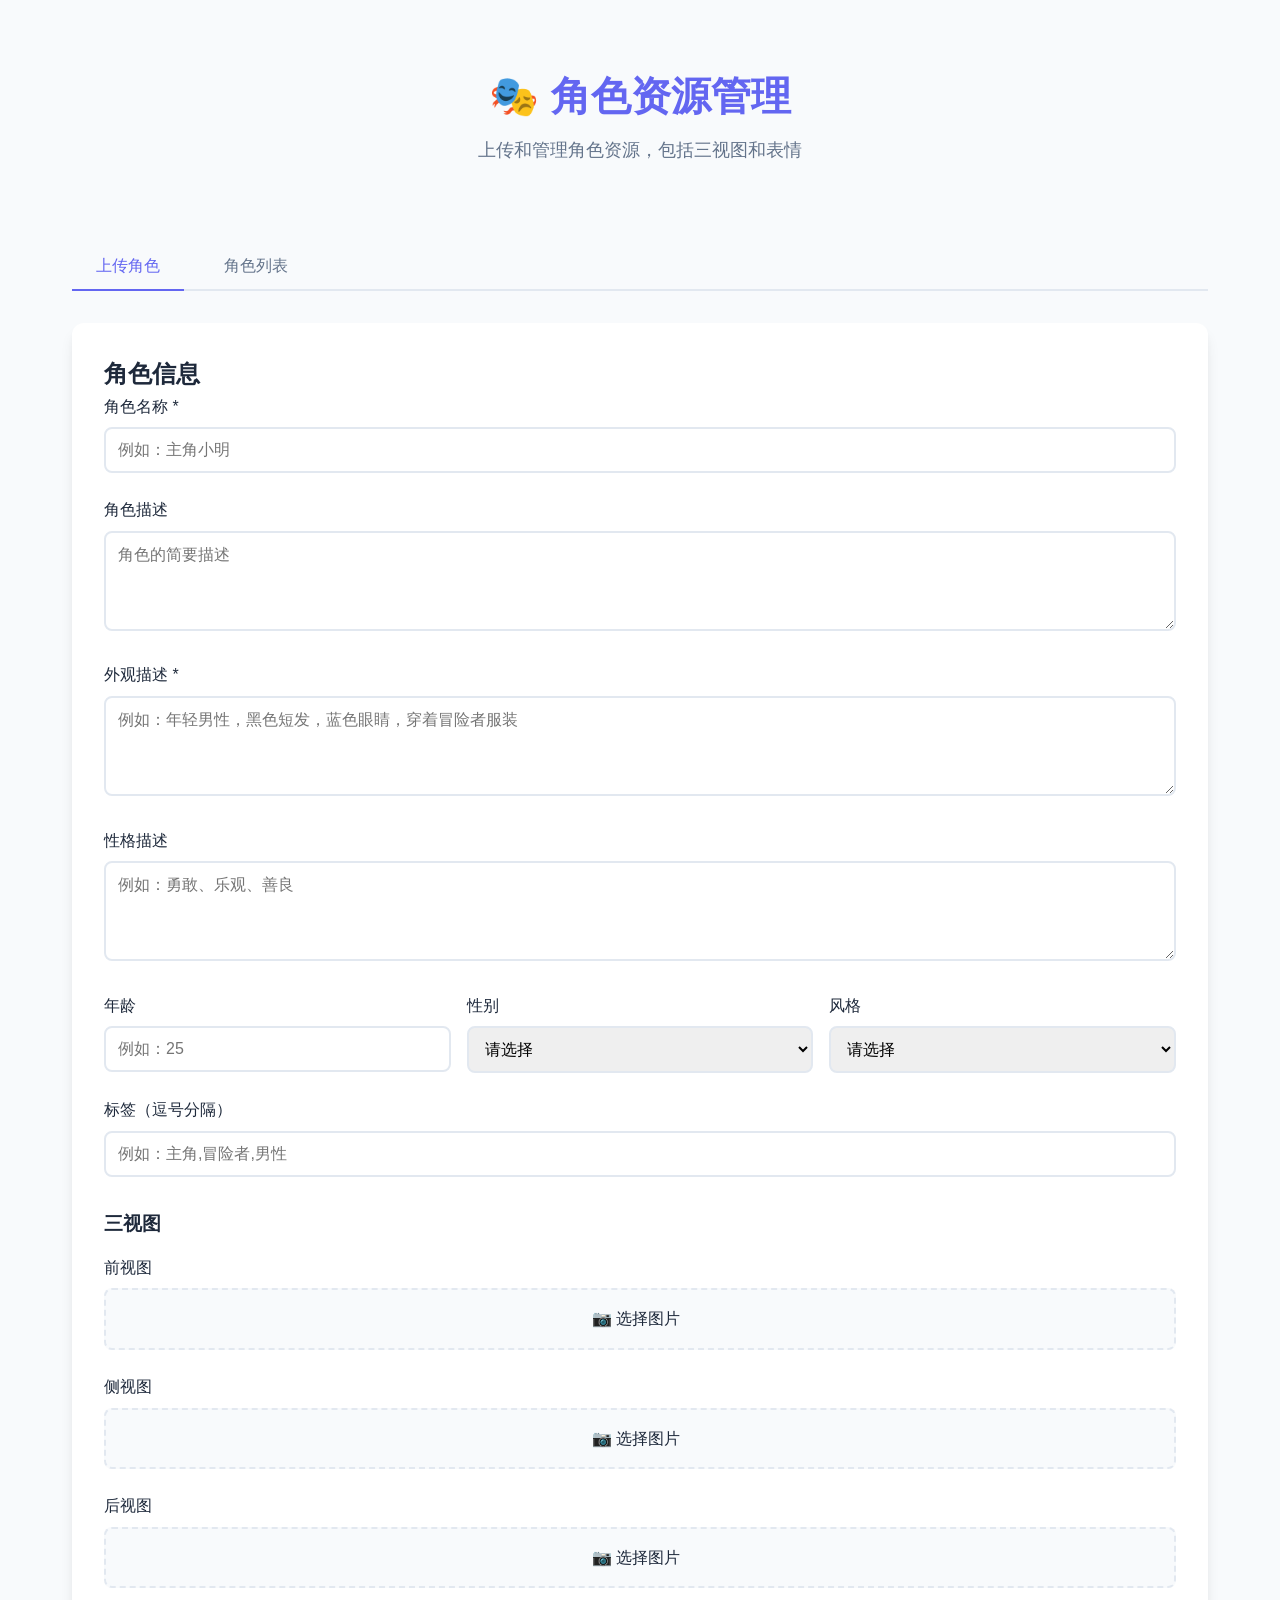
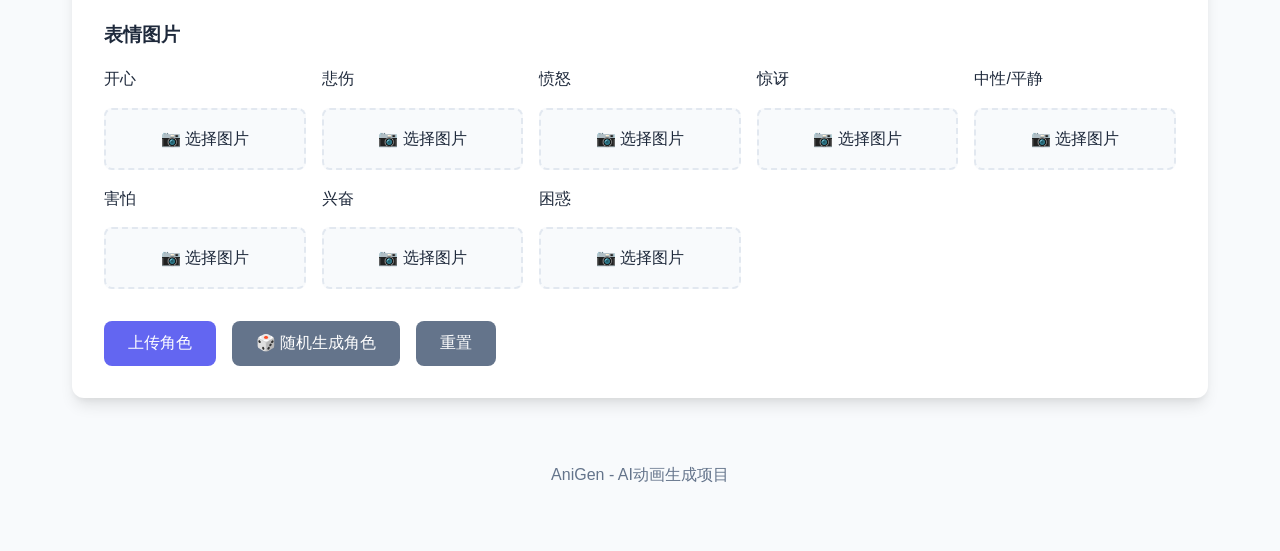
==== web/character-upload.html @ 97a92a4c "ADD: character-upload web" ====
<!DOCTYPE html>
<html lang="zh-CN">
<head>
    <meta charset="UTF-8">
    <meta name="viewport" content="width=device-width, initial-scale=1.0">
    <title>角色资源上传 - AniGen</title>
    <link rel="stylesheet" href="./styles.css">
    <style>
        .upload-section {
            background: var(--surface);
            border-radius: 12px;
            padding: 2rem;
            box-shadow: var(--shadow-lg);
            margin-bottom: 2rem;
        }

        .file-upload-group {
            margin-bottom: 1.5rem;
        }

        .file-upload-label {
            display: block;
            margin-bottom: 0.5rem;
            font-weight: 500;
            color: var(--text-primary);
        }

        .file-input-wrapper {
            position: relative;
            display: inline-block;
            width: 100%;
        }

        .file-input {
            position: absolute;
            opacity: 0;
            width: 100%;
            height: 100%;
            cursor: pointer;
        }

        .file-input-button {
            display: flex;
            align-items: center;
            justify-content: center;
            padding: 1rem;
            border: 2px dashed var(--border-color);
            border-radius: 8px;
            background: var(--background);
            cursor: pointer;
            transition: all 0.2s;
        }

        .file-input-button:hover {
            border-color: var(--primary-color);
            background: rgba(99, 102, 241, 0.05);
        }

        .file-input-button.has-file {
            border-color: var(--success-color);
            background: rgba(16, 185, 129, 0.05);
        }

        .file-name {
            margin-left: 0.5rem;
            color: var(--text-secondary);
            font-size: 0.9rem;
        }

        .file-preview {
            margin-top: 0.5rem;
            max-width: 200px;
            max-height: 200px;
            border-radius: 6px;
            box-shadow: var(--shadow);
        }

        .expressions-upload {
            display: grid;
            grid-template-columns: repeat(auto-fill, minmax(200px, 1fr));
            gap: 1rem;
            margin-top: 1rem;
        }

        .expression-upload-item {
            display: flex;
            flex-direction: column;
            gap: 0.5rem;
        }

        .character-list {
            display: grid;
            gap: 1rem;
        }

        .character-card {
            background: var(--background);
            border: 2px solid var(--border-color);
            border-radius: 8px;
            padding: 1.5rem;
            transition: box-shadow 0.2s;
        }

        .character-card:hover {
            box-shadow: var(--shadow);
        }

        .character-header {
            display: flex;
            justify-content: space-between;
            align-items: start;
            margin-bottom: 1rem;
        }

        .character-name {
            font-size: 1.2rem;
            font-weight: 600;
            color: var(--text-primary);
        }

        .character-actions {
            display: flex;
            gap: 0.5rem;
        }

        .character-info {
            display: grid;
            grid-template-columns: repeat(auto-fit, minmax(200px, 1fr));
            gap: 1rem;
            margin-bottom: 1rem;
        }

        .info-item {
            display: flex;
            flex-direction: column;
        }

        .info-label {
            font-size: 0.875rem;
            color: var(--text-secondary);
            margin-bottom: 0.25rem;
        }

        .info-value {
            color: var(--text-primary);
        }

        .character-images {
            display: flex;
            gap: 1rem;
            flex-wrap: wrap;
            margin-top: 1rem;
        }

        .character-image {
            width: 100px;
            height: 100px;
            object-fit: cover;
            border-radius: 6px;
            box-shadow: var(--shadow);
        }

        .tabs {
            display: flex;
            gap: 1rem;
            margin-bottom: 2rem;
            border-bottom: 2px solid var(--border-color);
        }

        .tab {
            padding: 0.75rem 1.5rem;
            background: none;
            border: none;
            border-bottom: 2px solid transparent;
            cursor: pointer;
            font-size: 1rem;
            color: var(--text-secondary);
            transition: all 0.2s;
            margin-bottom: -2px;
        }

        .tab.active {
            color: var(--primary-color);
            border-bottom-color: var(--primary-color);
        }

        .tab-content {
            display: none;
        }

        .tab-content.active {
            display: block;
        }

        .loading {
            text-align: center;
            padding: 2rem;
            color: var(--text-secondary);
        }

        .success-message {
            padding: 1rem;
            background: rgba(16, 185, 129, 0.1);
            border: 1px solid var(--success-color);
            border-radius: 6px;
            color: #065f46;
            margin-bottom: 1rem;
        }

        .error-message {
            padding: 1rem;
            background: rgba(239, 68, 68, 0.1);
            border: 1px solid #ef4444;
            border-radius: 6px;
            color: #991b1b;
            margin-bottom: 1rem;
        }
    </style>
</head>
<body>
    <div class="container">
        <header>
            <h1>🎭 角色资源管理</h1>
            <p class="subtitle">上传和管理角色资源，包括三视图和表情</p>
        </header>

        <div class="tabs">
            <button class="tab active" data-tab="upload">上传角色</button>
            <button class="tab" data-tab="list">角色列表</button>
        </div>

        <!-- 上传标签页 -->
        <div class="tab-content active" id="uploadTab">
            <section class="upload-section">
                <h2>角色信息</h2>
                <form id="characterForm" enctype="multipart/form-data">
                    <div class="form-group">
                        <label for="name">角色名称 *</label>
                        <input type="text" id="name" name="name" required placeholder="例如：主角小明">
                    </div>

                    <div class="form-group">
                        <label for="description">角色描述</label>
                        <textarea id="description" name="description" rows="2" placeholder="角色的简要描述"></textarea>
                    </div>

                    <div class="form-group">
                        <label for="appearance">外观描述 *</label>
                        <textarea id="appearance" name="appearance" rows="3" required placeholder="例如：年轻男性，黑色短发，蓝色眼睛，穿着冒险者服装"></textarea>
                    </div>

                    <div class="form-group">
                        <label for="personality">性格描述</label>
                        <textarea id="personality" name="personality" rows="2" placeholder="例如：勇敢、乐观、善良"></textarea>
                    </div>

                    <div class="form-row">
                        <div class="form-group">
                            <label for="age">年龄</label>
                            <input type="number" id="age" name="age" min="1" max="200" placeholder="例如：25">
                        </div>

                        <div class="form-group">
                            <label for="gender">性别</label>
                            <select id="gender" name="gender">
                                <option value="">请选择</option>
                                <option value="男">男</option>
                                <option value="女">女</option>
                                <option value="其他">其他</option>
                            </select>
                        </div>

                        <div class="form-group">
                            <label for="style">风格</label>
                            <select id="style" name="style">
                                <option value="">请选择</option>
                                <option value="anime">Anime（二次元）</option>
                                <option value="cartoon">Cartoon（卡通）</option>
                                <option value="realistic">Realistic（写实）</option>
                                <option value="3D">3D</option>
                                <option value="pixar">Pixar</option>
                            </select>
                        </div>
                    </div>

                    <div class="form-group">
                        <label for="tags">标签（逗号分隔）</label>
                        <input type="text" id="tags" name="tags" placeholder="例如：主角,冒险者,男性">
                    </div>

                    <h3 style="margin-top: 2rem; margin-bottom: 1rem;">三视图</h3>

                    <div class="file-upload-group">
                        <label class="file-upload-label">前视图</label>
                        <div class="file-input-wrapper">
                            <input type="file" id="front_view" name="front_view" accept="image/*" class="file-input">
                            <label for="front_view" class="file-input-button" id="front_view_label">
                                <span>📷 选择图片</span>
                                <span class="file-name" id="front_view_name"></span>
                            </label>
                        </div>
                        <img id="front_view_preview" class="file-preview" style="display: none;">
                    </div>

                    <div class="file-upload-group">
                        <label class="file-upload-label">侧视图</label>
                        <div class="file-input-wrapper">
                            <input type="file" id="side_view" name="side_view" accept="image/*" class="file-input">
                            <label for="side_view" class="file-input-button" id="side_view_label">
                                <span>📷 选择图片</span>
                                <span class="file-name" id="side_view_name"></span>
                            </label>
                        </div>
                        <img id="side_view_preview" class="file-preview" style="display: none;">
                    </div>

                    <div class="file-upload-group">
                        <label class="file-upload-label">后视图</label>
                        <div class="file-input-wrapper">
                            <input type="file" id="back_view" name="back_view" accept="image/*" class="file-input">
                            <label for="back_view" class="file-input-button" id="back_view_label">
                                <span>📷 选择图片</span>
                                <span class="file-name" id="back_view_name"></span>
                            </label>
                        </div>
                        <img id="back_view_preview" class="file-preview" style="display: none;">
                    </div>

                    <h3 style="margin-top: 2rem; margin-bottom: 1rem;">表情图片</h3>

                    <div class="expressions-upload" id="expressionsUpload">
                        <!-- 表情上传区域将通过 JavaScript 动态生成 -->
                    </div>

                    <div class="form-actions">
                        <button type="submit" class="btn btn-primary">上传角色</button>
                        <button type="button" class="btn btn-secondary" id="randomBtn">🎲 随机生成角色</button>
                        <button type="reset" class="btn btn-secondary">重置</button>
                    </div>
                </form>

                <div id="messageArea"></div>
                
                <!-- 随机生成的角色预览 -->
                <div id="randomCharacterPreview" style="display: none; margin-top: 2rem;">
                    <h3>随机生成的角色</h3>
                    <div id="randomCharacterContent"></div>
                </div>
            </section>
        </div>

        <!-- 列表标签页 -->
        <div class="tab-content" id="listTab">
            <section class="upload-section">
                <div style="display: flex; justify-content: space-between; align-items: center; margin-bottom: 1.5rem;">
                    <h2>角色列表</h2>
                    <button class="btn btn-small" id="refreshBtn">刷新</button>
                </div>

                <div class="form-row" style="margin-bottom: 1.5rem;">
                    <div class="form-group">
                        <input type="text" id="searchKeyword" placeholder="搜索关键词...">
                    </div>
                    <div class="form-group">
                        <select id="filterStyle">
                            <option value="">所有风格</option>
                            <option value="anime">Anime</option>
                            <option value="cartoon">Cartoon</option>
                            <option value="realistic">Realistic</option>
                        </select>
                    </div>
                    <div class="form-group">
                        <button class="btn btn-primary" id="searchBtn">搜索</button>
                    </div>
                </div>

                <div class="loading" id="listLoading" style="display: none;">加载中...</div>
                <div class="character-list" id="characterList">
                    <!-- 角色列表将通过 JavaScript 动态生成 -->
                </div>
            </section>
        </div>

        <footer>
            <p>AniGen - AI动画生成项目</p>
        </footer>
    </div>

    <script src="./character-upload.js"></script>
</body>
</html>
---- web/styles.css ----
/* 全局样式 */
* {
    margin: 0;
    padding: 0;
    box-sizing: border-box;
}

:root {
    --primary-color: #6366f1;
    --primary-hover: #4f46e5;
    --secondary-color: #64748b;
    --success-color: #10b981;
    --background: #f8fafc;
    --surface: #ffffff;
    --text-primary: #1e293b;
    --text-secondary: #64748b;
    --border-color: #e2e8f0;
    --shadow: 0 1px 3px 0 rgba(0, 0, 0, 0.1), 0 1px 2px 0 rgba(0, 0, 0, 0.06);
    --shadow-lg: 0 10px 15px -3px rgba(0, 0, 0, 0.1), 0 4px 6px -2px rgba(0, 0, 0, 0.05);
}

body {
    font-family: -apple-system, BlinkMacSystemFont, "Segoe UI", Roboto, "Helvetica Neue", Arial, sans-serif;
    background: var(--background);
    color: var(--text-primary);
    line-height: 1.6;
}

.container {
    max-width: 1200px;
    margin: 0 auto;
    padding: 2rem;
    min-height: 100vh;
    display: flex;
    flex-direction: column;
}

/* 头部样式 */
header {
    text-align: center;
    margin-bottom: 3rem;
    padding: 2rem 0;
}

header h1 {
    font-size: 2.5rem;
    color: var(--primary-color);
    margin-bottom: 0.5rem;
}

.subtitle {
    color: var(--text-secondary);
    font-size: 1.1rem;
}

/* 主内容区域 */
.main-content {
    flex: 1;
}

/* 输入区域 */
.input-section {
    background: var(--surface);
    border-radius: 12px;
    padding: 2rem;
    box-shadow: var(--shadow-lg);
    margin-bottom: 2rem;
}

.input-section h2 {
    font-size: 1.5rem;
    margin-bottom: 1.5rem;
    color: var(--text-primary);
}

/* 表单样式 */
.form-group {
    margin-bottom: 1.5rem;
}

.form-group label {
    display: block;
    margin-bottom: 0.5rem;
    font-weight: 500;
    color: var(--text-primary);
}

.form-group input,
.form-group select,
.form-group textarea {
    width: 100%;
    padding: 0.75rem;
    border: 2px solid var(--border-color);
    border-radius: 8px;
    font-size: 1rem;
    font-family: inherit;
    transition: border-color 0.2s, box-shadow 0.2s;
}

.form-group input:focus,
.form-group select:focus,
.form-group textarea:focus {
    outline: none;
    border-color: var(--primary-color);
    box-shadow: 0 0 0 3px rgba(99, 102, 241, 0.1);
}

.form-group textarea {
    resize: vertical;
    min-height: 100px;
}

.form-row {
    display: grid;
    grid-template-columns: repeat(auto-fit, minmax(200px, 1fr));
    gap: 1rem;
}

/* 表情选择区域 */
.expressions-grid {
    display: grid;
    grid-template-columns: repeat(auto-fill, minmax(150px, 1fr));
    gap: 0.75rem;
    padding: 1rem;
    background: var(--background);
    border-radius: 8px;
    border: 2px solid var(--border-color);
}

.checkbox-label {
    display: flex;
    align-items: center;
    cursor: pointer;
    padding: 0.5rem;
    border-radius: 6px;
    transition: background-color 0.2s;
}

.checkbox-label:hover {
    background-color: rgba(99, 102, 241, 0.05);
}

.checkbox-label input[type="checkbox"] {
    width: auto;
    margin-right: 0.5rem;
    cursor: pointer;
}

/* 按钮样式 */
.form-actions {
    display: flex;
    gap: 1rem;
    margin-top: 2rem;
}

.btn {
    padding: 0.75rem 1.5rem;
    border: none;
    border-radius: 8px;
    font-size: 1rem;
    font-weight: 500;
    cursor: pointer;
    transition: all 0.2s;
    display: inline-flex;
    align-items: center;
    justify-content: center;
}

.btn-primary {
    background: var(--primary-color);
    color: white;
}

.btn-primary:hover {
    background: var(--primary-hover);
    transform: translateY(-1px);
    box-shadow: var(--shadow-lg);
}

.btn-secondary {
    background: var(--secondary-color);
    color: white;
}

.btn-secondary:hover {
    background: #475569;
}

.btn-small {
    padding: 0.5rem 1rem;
    font-size: 0.875rem;
}

.btn-copy {
    background: var(--success-color);
    color: white;
}

.btn-copy:hover {
    background: #059669;
}

.btn.copied {
    background: var(--success-color);
    animation: pulse 0.3s;
}

@keyframes pulse {
    0%, 100% {
        transform: scale(1);
    }
    50% {
        transform: scale(1.05);
    }
}

/* 输出区域 */
.output-section,
.images-section {
    background: var(--surface);
    border-radius: 12px;
    padding: 2rem;
    box-shadow: var(--shadow-lg);
    margin-bottom: 2rem;
}

.output-header {
    display: flex;
    justify-content: space-between;
    align-items: center;
    margin-bottom: 1.5rem;
    flex-wrap: wrap;
    gap: 1rem;
}

.output-header h2 {
    font-size: 1.5rem;
    color: var(--text-primary);
}

.header-actions {
    display: flex;
    gap: 0.5rem;
}

.btn-generate {
    background: var(--primary-color);
    color: white;
}

.btn-generate:hover:not(:disabled) {
    background: var(--primary-hover);
}

.btn-generate:disabled {
    opacity: 0.6;
    cursor: not-allowed;
}

.btn-icon {
    margin-right: 0.25rem;
}

/* Prompt 卡片容器 */
.prompts-container {
    display: grid;
    gap: 1.5rem;
}

.prompt-card {
    background: var(--background);
    border: 2px solid var(--border-color);
    border-radius: 8px;
    padding: 1.5rem;
    transition: box-shadow 0.2s;
}

.prompt-card:hover {
    box-shadow: var(--shadow);
}

.prompt-card-header {
    display: flex;
    justify-content: space-between;
    align-items: center;
    margin-bottom: 1rem;
}

.prompt-card-header h3 {
    font-size: 1.1rem;
    color: var(--text-primary);
}

.prompt-card-content textarea {
    width: 100%;
    padding: 1rem;
    border: 1px solid var(--border-color);
    border-radius: 6px;
    font-family: "Monaco", "Menlo", "Ubuntu Mono", monospace;
    font-size: 0.9rem;
    line-height: 1.6;
    background: var(--surface);
    color: var(--text-primary);
    resize: vertical;
}

.prompt-card-content textarea:focus {
    outline: none;
    border-color: var(--primary-color);
    box-shadow: 0 0 0 3px rgba(99, 102, 241, 0.1);
}

/* 图片显示区域 */
.images-container {
    display: grid;
    gap: 1.5rem;
    grid-template-columns: repeat(auto-fill, minmax(300px, 1fr));
}

.image-card {
    background: var(--background);
    border: 2px solid var(--border-color);
    border-radius: 8px;
    padding: 1.5rem;
    transition: box-shadow 0.2s;
}

.image-card:hover {
    box-shadow: var(--shadow);
}

.image-card-header {
    margin-bottom: 1rem;
}

.image-card-header h3 {
    font-size: 1.1rem;
    color: var(--text-primary);
}

.image-card-content {
    display: flex;
    flex-direction: column;
    align-items: center;
    gap: 1rem;
}

.image-card-content img {
    max-width: 100%;
    height: auto;
    border-radius: 6px;
    box-shadow: var(--shadow);
}

.btn-download {
    background: var(--success-color);
    color: white;
}

.btn-download:hover {
    background: #059669;
}

/* 加载状态 */
.loading {
    text-align: center;
    padding: 3rem;
    color: var(--text-secondary);
}

.loading-detail {
    margin-top: 0.5rem;
    font-size: 0.9rem;
}

.progress-bar {
    width: 100%;
    height: 8px;
    background: var(--border-color);
    border-radius: 4px;
    margin-top: 1rem;
    overflow: hidden;
}

.progress {
    height: 100%;
    background: var(--primary-color);
    transition: width 0.3s ease;
}

/* 错误消息 */
.error,
.error-message {
    padding: 1.5rem;
    background: #fee2e2;
    border: 1px solid #fecaca;
    border-radius: 6px;
    color: #991b1b;
    text-align: center;
}

.error-message {
    background: #fef2f2;
    border-color: #fecaca;
}

/* 表单提示 */
.form-hint {
    display: block;
    margin-top: 0.25rem;
    font-size: 0.875rem;
    color: var(--text-secondary);
}

/* 页脚 */
footer {
    text-align: center;
    padding: 2rem 0;
    color: var(--text-secondary);
    margin-top: auto;
}

/* 响应式设计 */
@media (max-width: 768px) {
    .container {
        padding: 1rem;
    }

    header h1 {
        font-size: 2rem;
    }

    .input-section,
    .output-section {
        padding: 1.5rem;
    }

    .form-row {
        grid-template-columns: 1fr;
    }

    .expressions-grid {
        grid-template-columns: repeat(2, 1fr);
    }

    .images-container {
        grid-template-columns: 1fr;
    }

    .form-actions {
        flex-direction: column;
    }

    .btn {
        width: 100%;
    }

    .output-header {
        flex-direction: column;
        align-items: flex-start;
        gap: 1rem;
    }
}

/* 滚动条样式 */
::-webkit-scrollbar {
    width: 8px;
    height: 8px;
}

::-webkit-scrollbar-track {
    background: var(--background);
}

::-webkit-scrollbar-thumb {
    background: var(--border-color);
    border-radius: 4px;
}

::-webkit-scrollbar-thumb:hover {
    background: var(--text-secondary);
}
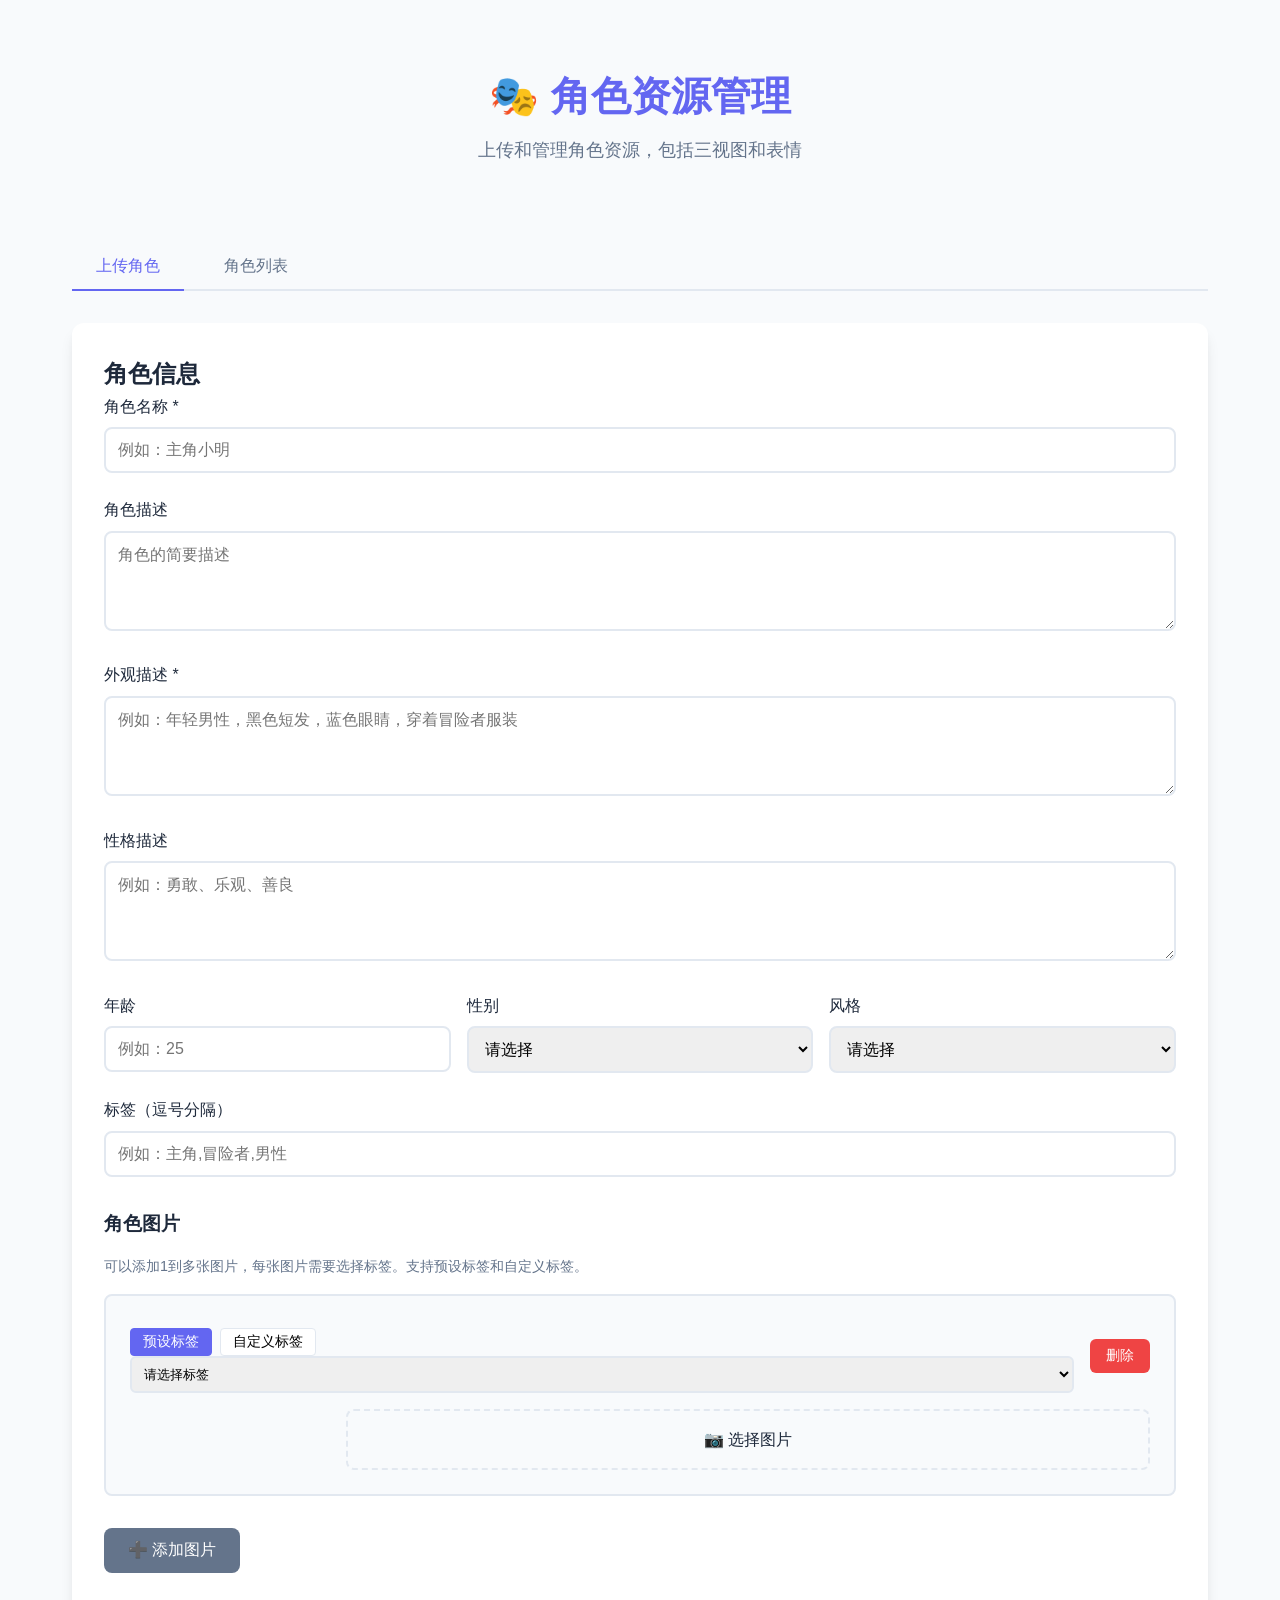
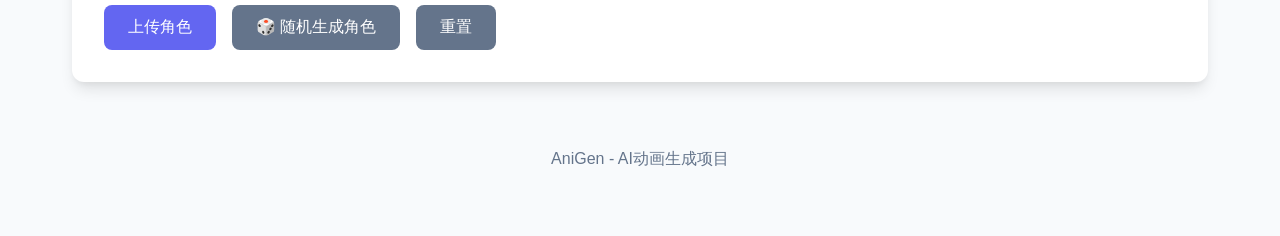
==== commit 0c6891df: "ADD: character uploade and store" ====
--- a/web/character-upload.html
+++ b/web/character-upload.html
@@ -215,6 +215,99 @@
             color: #991b1b;
             margin-bottom: 1rem;
         }
+
+        /* 图片项样式 */
+        .image-item {
+            background: var(--background);
+            border: 2px solid var(--border-color);
+            border-radius: 8px;
+            padding: 1.5rem;
+            margin-bottom: 1rem;
+            position: relative;
+        }
+
+        .image-item-header {
+            display: flex;
+            justify-content: space-between;
+            align-items: center;
+            margin-bottom: 1rem;
+        }
+
+        .image-item-label {
+            flex: 1;
+            margin-right: 1rem;
+        }
+
+        .image-item-label select {
+            width: 100%;
+            padding: 0.5rem;
+            border: 2px solid var(--border-color);
+            border-radius: 6px;
+        }
+
+        .image-item-label input[type="text"] {
+            width: 100%;
+            padding: 0.5rem;
+            border: 2px solid var(--border-color);
+            border-radius: 6px;
+            margin-top: 0.5rem;
+        }
+
+        .image-item-remove {
+            background: #ef4444;
+            color: white;
+            border: none;
+            border-radius: 6px;
+            padding: 0.5rem 1rem;
+            cursor: pointer;
+            font-size: 0.875rem;
+        }
+
+        .image-item-remove:hover {
+            background: #dc2626;
+        }
+
+        .image-item-content {
+            display: grid;
+            grid-template-columns: 200px 1fr;
+            gap: 1rem;
+            align-items: start;
+        }
+
+        .image-item-preview {
+            width: 200px;
+            height: 200px;
+            object-fit: cover;
+            border-radius: 6px;
+            box-shadow: var(--shadow);
+        }
+
+        .image-item-info {
+            display: flex;
+            flex-direction: column;
+            gap: 0.5rem;
+        }
+
+        .label-type-toggle {
+            display: flex;
+            gap: 0.5rem;
+            margin-top: 0.5rem;
+        }
+
+        .label-type-toggle button {
+            padding: 0.25rem 0.75rem;
+            border: 1px solid var(--border-color);
+            background: var(--surface);
+            border-radius: 4px;
+            cursor: pointer;
+            font-size: 0.875rem;
+        }
+
+        .label-type-toggle button.active {
+            background: var(--primary-color);
+            color: white;
+            border-color: var(--primary-color);
+        }
     </style>
 </head>
 <body>
@@ -288,49 +381,18 @@
                         <input type="text" id="tags" name="tags" placeholder="例如：主角,冒险者,男性">
                     </div>
 
-                    <h3 style="margin-top: 2rem; margin-bottom: 1rem;">三视图</h3>
-
-                    <div class="file-upload-group">
-                        <label class="file-upload-label">前视图</label>
-                        <div class="file-input-wrapper">
-                            <input type="file" id="front_view" name="front_view" accept="image/*" class="file-input">
-                            <label for="front_view" class="file-input-button" id="front_view_label">
-                                <span>📷 选择图片</span>
-                                <span class="file-name" id="front_view_name"></span>
-                            </label>
-                        </div>
-                        <img id="front_view_preview" class="file-preview" style="display: none;">
-                    </div>
-
-                    <div class="file-upload-group">
-                        <label class="file-upload-label">侧视图</label>
-                        <div class="file-input-wrapper">
-                            <input type="file" id="side_view" name="side_view" accept="image/*" class="file-input">
-                            <label for="side_view" class="file-input-button" id="side_view_label">
-                                <span>📷 选择图片</span>
-                                <span class="file-name" id="side_view_name"></span>
-                            </label>
-                        </div>
-                        <img id="side_view_preview" class="file-preview" style="display: none;">
-                    </div>
-
-                    <div class="file-upload-group">
-                        <label class="file-upload-label">后视图</label>
-                        <div class="file-input-wrapper">
-                            <input type="file" id="back_view" name="back_view" accept="image/*" class="file-input">
-                            <label for="back_view" class="file-input-button" id="back_view_label">
-                                <span>📷 选择图片</span>
-                                <span class="file-name" id="back_view_name"></span>
-                            </label>
-                        </div>
-                        <img id="back_view_preview" class="file-preview" style="display: none;">
-                    </div>
-
-                    <h3 style="margin-top: 2rem; margin-bottom: 1rem;">表情图片</h3>
-
-                    <div class="expressions-upload" id="expressionsUpload">
-                        <!-- 表情上传区域将通过 JavaScript 动态生成 -->
-                    </div>
+                    <h3 style="margin-top: 2rem; margin-bottom: 1rem;">角色图片</h3>
+                    <p style="margin-bottom: 1rem; color: var(--text-secondary); font-size: 0.9rem;">
+                        可以添加1到多张图片，每张图片需要选择标签。支持预设标签和自定义标签。
+                    </p>
+
+                    <div id="imagesContainer">
+                        <!-- 图片项将通过 JavaScript 动态添加 -->
+                    </div>
+
+                    <button type="button" class="btn btn-secondary" id="addImageBtn" style="margin-top: 1rem;">
+                        ➕ 添加图片
+                    </button>
 
                     <div class="form-actions">
                         <button type="submit" class="btn btn-primary">上传角色</button>
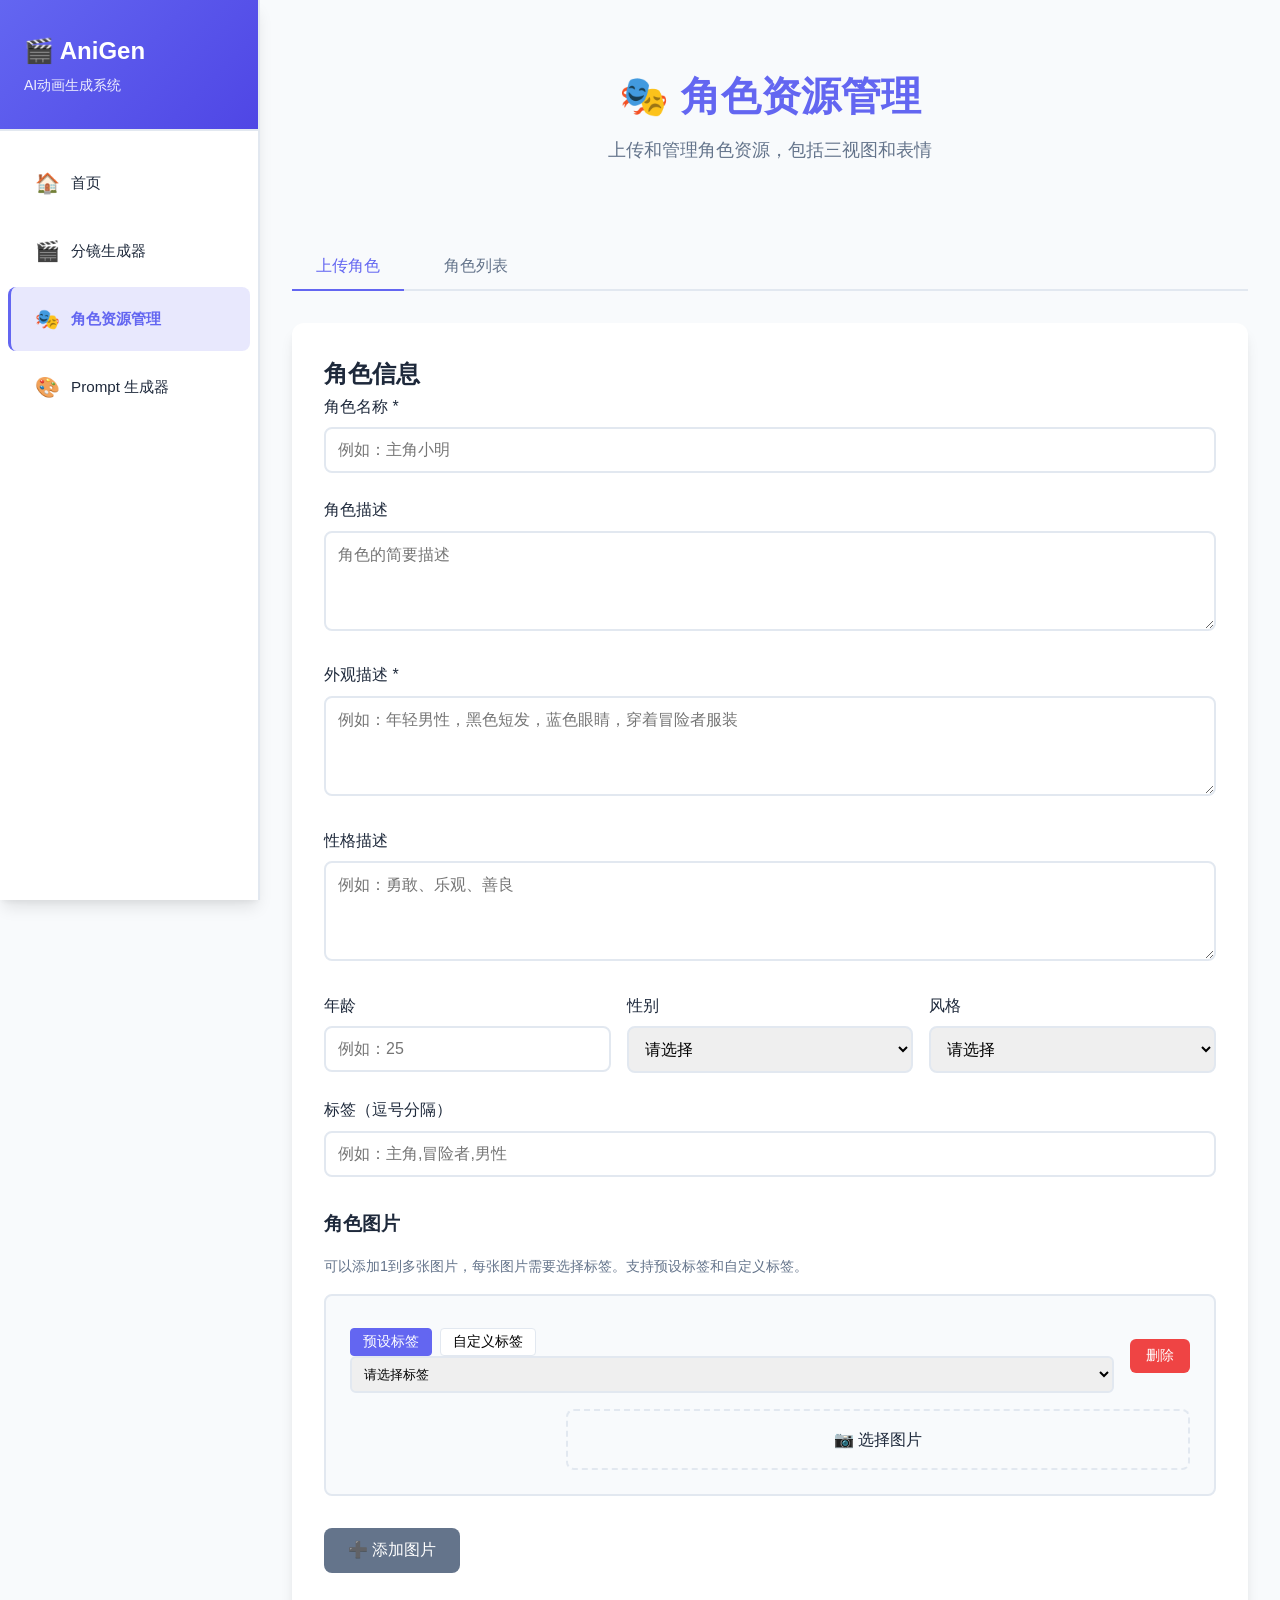
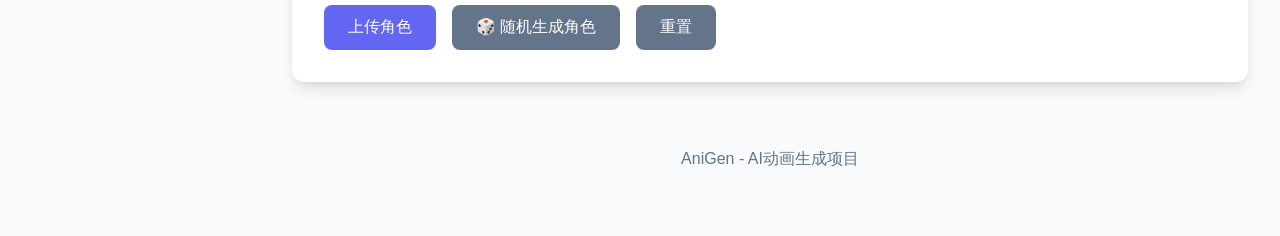
==== commit c7f34bd9: "ADD: storyboard generator flow" ====
--- a/web/character-upload.html
+++ b/web/character-upload.html
@@ -311,7 +311,28 @@
     </style>
 </head>
 <body>
-    <div class="container">
+    <!-- 应用布局 -->
+    <div class="app-layout">
+        <!-- 移动端菜单按钮 -->
+        <button id="mobile-menu-toggle" class="mobile-menu-toggle">☰</button>
+        
+        <!-- 侧边栏遮罩（移动端） -->
+        <div id="sidebar-overlay" class="sidebar-overlay"></div>
+        
+        <!-- 侧边栏 -->
+        <aside id="sidebar" class="sidebar">
+            <div class="sidebar-header">
+                <h1 class="sidebar-logo">🎬 AniGen</h1>
+                <p class="sidebar-subtitle">AI动画生成系统</p>
+            </div>
+            <nav id="sidebar-menu" class="sidebar-menu">
+                <!-- 菜单项将通过 menu-config.js 动态生成 -->
+            </nav>
+        </aside>
+        
+        <!-- 主内容区域 -->
+        <main class="main-content-wrapper">
+            <div class="container">
         <header>
             <h1>🎭 角色资源管理</h1>
             <p class="subtitle">上传和管理角色资源，包括三视图和表情</p>
@@ -446,8 +467,11 @@
         <footer>
             <p>AniGen - AI动画生成项目</p>
         </footer>
+            </div>
+        </main>
     </div>
 
+    <script src="./menu-config.js"></script>
     <script src="./character-upload.js"></script>
 </body>
 </html>
--- a/web/styles.css
+++ b/web/styles.css
@@ -17,6 +17,7 @@
     --border-color: #e2e8f0;
     --shadow: 0 1px 3px 0 rgba(0, 0, 0, 0.1), 0 1px 2px 0 rgba(0, 0, 0, 0.06);
     --shadow-lg: 0 10px 15px -3px rgba(0, 0, 0, 0.1), 0 4px 6px -2px rgba(0, 0, 0, 0.05);
+    --sidebar-width: 260px;
 }
 
 body {
@@ -24,6 +25,95 @@
     background: var(--background);
     color: var(--text-primary);
     line-height: 1.6;
+}
+
+/* 应用布局 */
+.app-layout {
+    display: flex;
+    min-height: 100vh;
+}
+
+/* 侧边栏样式 */
+.sidebar {
+    width: var(--sidebar-width);
+    background: var(--surface);
+    border-right: 2px solid var(--border-color);
+    display: flex;
+    flex-direction: column;
+    position: fixed;
+    left: 0;
+    top: 0;
+    height: 100vh;
+    overflow-y: auto;
+    z-index: 1000;
+    box-shadow: var(--shadow-lg);
+}
+
+.sidebar-header {
+    padding: 2rem 1.5rem;
+    border-bottom: 2px solid var(--border-color);
+    background: linear-gradient(135deg, var(--primary-color) 0%, var(--primary-hover) 100%);
+    color: white;
+}
+
+.sidebar-logo {
+    font-size: 1.5rem;
+    font-weight: 700;
+    margin-bottom: 0.25rem;
+    color: white;
+}
+
+.sidebar-subtitle {
+    font-size: 0.875rem;
+    color: rgba(255, 255, 255, 0.9);
+    margin: 0;
+}
+
+.sidebar-menu {
+    padding: 1rem 0;
+    flex: 1;
+}
+
+.menu-item {
+    display: flex;
+    align-items: center;
+    padding: 1rem 1.5rem;
+    color: var(--text-primary);
+    text-decoration: none;
+    transition: all 0.2s;
+    border-left: 3px solid transparent;
+    margin: 0.25rem 0.5rem;
+    border-radius: 8px;
+}
+
+.menu-item:hover {
+    background: rgba(99, 102, 241, 0.1);
+    color: var(--primary-color);
+}
+
+.menu-item.active {
+    background: rgba(99, 102, 241, 0.15);
+    color: var(--primary-color);
+    border-left-color: var(--primary-color);
+    font-weight: 600;
+}
+
+.menu-icon {
+    font-size: 1.25rem;
+    margin-right: 0.75rem;
+    width: 24px;
+    text-align: center;
+}
+
+.menu-title {
+    font-size: 0.95rem;
+}
+
+/* 主内容区域 */
+.main-content-wrapper {
+    flex: 1;
+    margin-left: var(--sidebar-width);
+    min-height: 100vh;
 }
 
 .container {
@@ -422,8 +512,38 @@
 
 /* 响应式设计 */
 @media (max-width: 768px) {
+    .sidebar {
+        transform: translateX(-100%);
+        transition: transform 0.3s ease;
+    }
+
+    .sidebar.open {
+        transform: translateX(0);
+    }
+
+    .main-content-wrapper {
+        margin-left: 0;
+    }
+
+    .mobile-menu-toggle {
+        display: block;
+        position: fixed;
+        top: 1rem;
+        left: 1rem;
+        z-index: 1001;
+        background: var(--primary-color);
+        color: white;
+        border: none;
+        border-radius: 8px;
+        padding: 0.75rem;
+        font-size: 1.25rem;
+        cursor: pointer;
+        box-shadow: var(--shadow-lg);
+    }
+
     .container {
         padding: 1rem;
+        padding-top: 4rem;
     }
 
     header h1 {
@@ -462,6 +582,29 @@
     }
 }
 
+/* 桌面端隐藏移动菜单按钮 */
+.mobile-menu-toggle {
+    display: none;
+}
+
+/* 移动端侧边栏遮罩 */
+.sidebar-overlay {
+    display: none;
+    position: fixed;
+    top: 0;
+    left: 0;
+    right: 0;
+    bottom: 0;
+    background: rgba(0, 0, 0, 0.5);
+    z-index: 999;
+}
+
+@media (max-width: 768px) {
+    .sidebar-overlay.active {
+        display: block;
+    }
+}
+
 /* 滚动条样式 */
 ::-webkit-scrollbar {
     width: 8px;
